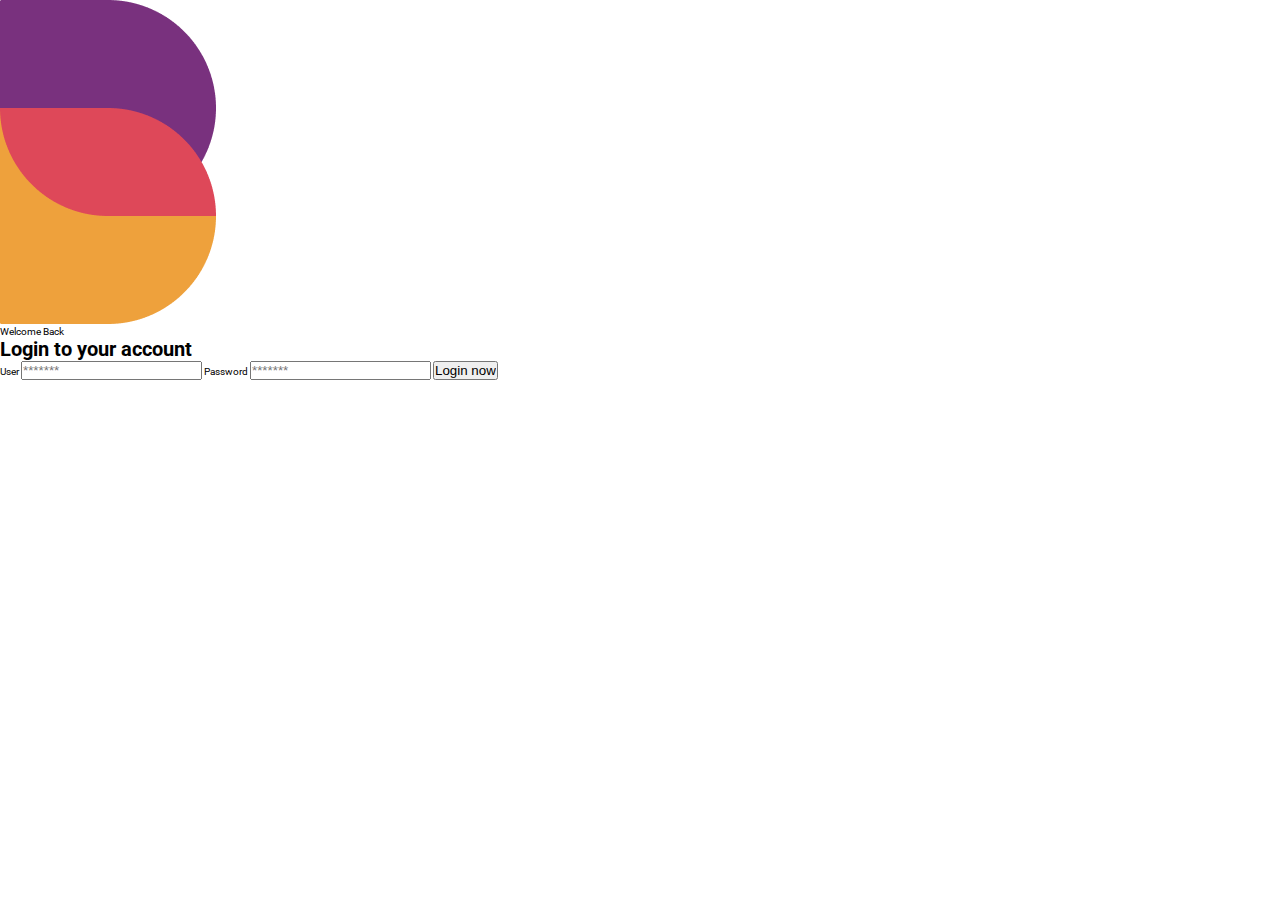
==== index.html @ b85697cf "first commit" ====
<!DOCTYPE html>
<html lang="en">
<head>
    <meta charset="UTF-8">
    <meta http-equiv="X-UA-Compatible" content="IE=edge">
    <meta name="viewport" content="width=device-width, initial-scale=1.0">
    <title>Document</title>
    <link rel="stylesheet" href="style.css">
    <script src="index.js"></script>
    <link rel="preconnect" href="https://fonts.googleapis.com">
    <link rel="preconnect" href="https://fonts.gstatic.com" crossorigin>
    <link href="https://fonts.googleapis.com/css2?family=Roboto:ital,wght@0,100;0,300;0,700;1,100;1,300;1,700&display=swap" rel="stylesheet">
</head>
<body>
    <div class="login">
        <div class="form-container">
            <img src="./img/Logo.png" alt="logo" class="logo">
            <p>Welcome Back</p>
            <h1>Login to your account</h1>
            <form action="/" class="form">
                <label for="user" class="label">User</label>
                <input type="text" name="" id="user" placeholder="*******" class="input input-pasword">
                <label for="psswrd" class="label">Password</label>
                <input type="text" name="" id="psswrd" placeholder="*******" class="input input-pasword">
                <input type="submit" value="Login now" class="primary-button login-button">

            </form>
        </div>
    </div>
</body>
</html>
---- style.css ----
* {
    box-sizing: border-box;
    margin: 0;
    padding: 0;

  }
  html {
    font-size: 62.5%;
    font-family: -apple-system, BlinkMacSystemFont, 'Segoe UI', Roboto, Oxygen, Ubuntu, Cantarell, 'Open Sans', 'Helvetica Neue', sans-serif;
  }

  :root {
    --navbar-color : #060407;
    --morit : #79317E;
    --rojit: #DE4859;
    --amar: #EEA13C;
    --white: #ffffff;
    --black: #000000;


  }

  body {
    font-family: 'Roboto', sans-serif;
  }
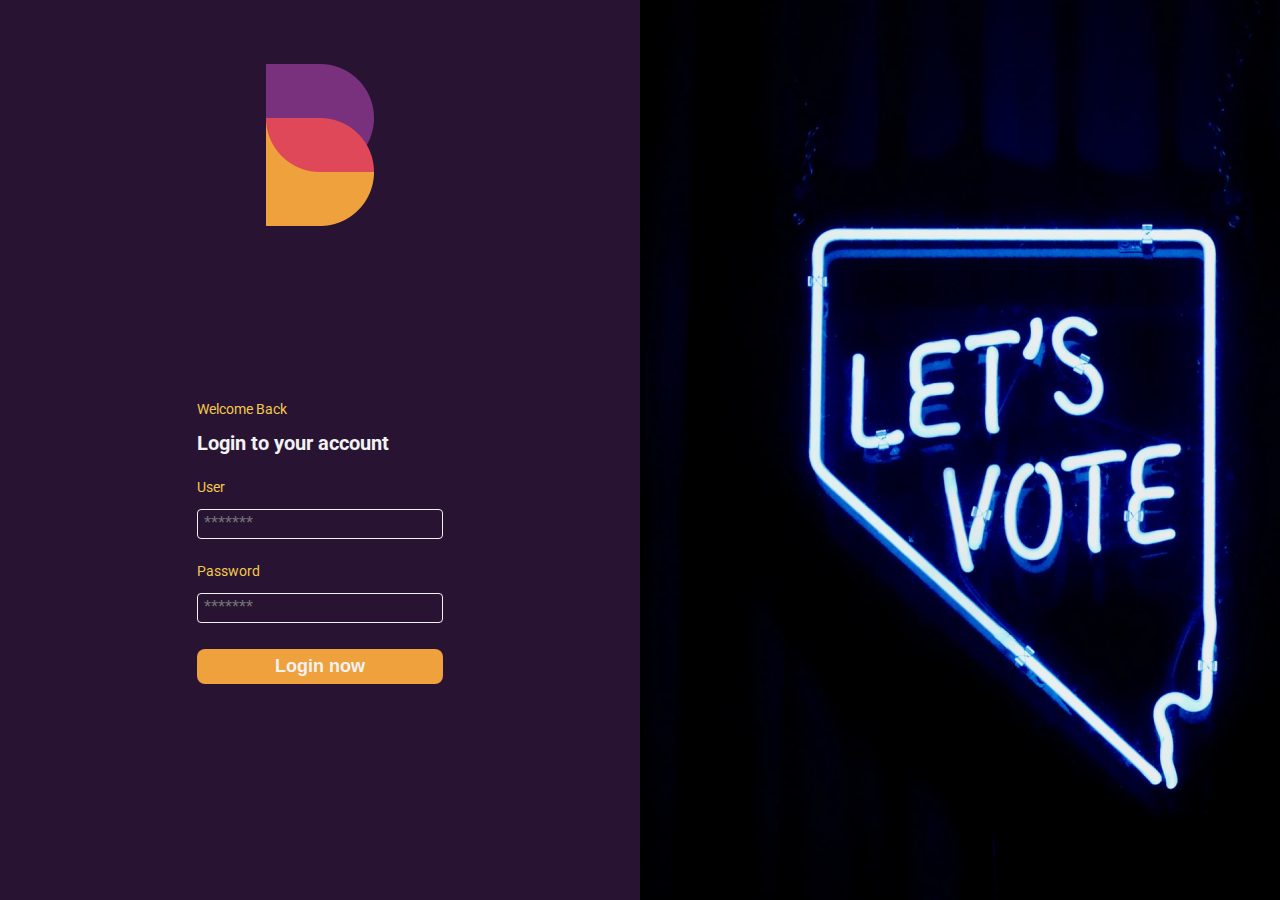
==== commit 2c621f3a: "login finished" ====
--- a/index.html
+++ b/index.html
@@ -12,9 +12,40 @@
     <link href="https://fonts.googleapis.com/css2?family=Roboto:ital,wght@0,100;0,300;0,700;1,100;1,300;1,700&display=swap" rel="stylesheet">
 </head>
 <body>
+    <!-- <div class="login">
+        <div class="form-container">
+            
+           <div class="logo">
+
+               <img src="./img/Logo.png" alt="logo" class="logo" >
+
+           </div>
+                
+                
+
+                 <p>Welcome Back</p>
+                <h1>Login to your account</h1>
+                <form action="/" class="form">
+                    <label for="user" class="label">User</label>
+                    <input type="text" name="" id="user" placeholder="*******" class="input input-pasword">
+                    <label for="psswrd" class="label">Password</label>
+                    <input type="text" name="" id="psswrd" placeholder="*******" class="input input-pasword">
+                    <input type="submit" value="Login now" class="primary-button login-button">
+                    
+                </form>
+            
+        </div>
+        <div class="image-login"></div>
+    </div> -->
+
     <div class="login">
-        <div class="form-container">
-            <img src="./img/Logo.png" alt="logo" class="logo">
+        <div class="image"></div>
+        <div class="content">
+          <div class="logo">
+            <img src="./img/Logo.png" alt="logo" id="logo-img">
+          </div>
+          <div class="formulari">
+
             <p>Welcome Back</p>
             <h1>Login to your account</h1>
             <form action="/" class="form">
@@ -23,9 +54,10 @@
                 <label for="psswrd" class="label">Password</label>
                 <input type="text" name="" id="psswrd" placeholder="*******" class="input input-pasword">
                 <input type="submit" value="Login now" class="primary-button login-button">
-
+                
             </form>
+          </div>
         </div>
-    </div>
+      </div>
 </body>
 </html>--- a/style.css
+++ b/style.css
@@ -10,18 +10,119 @@
   }
 
   :root {
-    --navbar-color : #060407;
+    --navbar-color : #281432;
     --morit : #79317E;
     --rojit: #DE4859;
     --amar: #EEA13C;
-    --white: #ffffff;
+    --white: #F2F2F2;
     --black: #000000;
-
+    --h3title: #F2C94C;
+    --sm: 1.4rem;
+    --md: 1.8rem;
+    --lg: 2rem;
+    
 
   }
-
+  
   body {
     font-family: 'Roboto', sans-serif;
   }
 
-  +  .login {
+    background-color: var(--navbar-color);
+    display: grid;
+    grid-template-columns: 1fr 1fr;
+    grid-template-rows: 1fr;
+    grid-auto-rows: 1fr;
+    gap: 0px 0px;
+    grid-auto-flow: row;
+    grid-template-areas: "content image";
+      width: 100%;
+      height: 100vh;
+
+  }
+  
+  .image { 
+    grid-area: image;
+    background-image: url(./img/vote.png);
+   }
+  
+  .content {
+    display: grid;
+    grid-template-rows: 0.7fr 1.3fr;
+    grid-auto-columns: 1fr;
+    grid-auto-rows: 1fr;
+    gap: 0px 0px;
+    grid-auto-flow: row;
+    justify-items: center;
+    align-items: start;
+    grid-area: content;
+    margin-top: 10%;
+    
+  }
+  
+  #logo-img {
+    width: 108px;
+     height: 162px;
+  }
+  .logo { grid-area: 1 / 1 / 2 / 2; }
+  
+  .formulari { grid-area: 2 / 1 / 3 / 2;  
+    margin-top: 5%;
+  }
+
+  .form{
+    display: flex;
+    flex-direction: column;
+  }
+
+
+  .login label, p {
+    color: var(--h3title);
+    font-size: var(--sm);
+    margin-top: 12px;
+  }
+
+  .login h1 {
+    color: var(--white);
+    font-size: var(--lg);
+  }
+
+  .primary-button {
+    background-color: var(--amar);
+    border-radius: 8px;
+    border: none;
+    color: var(--white);
+    width: 100%;
+    cursor: pointer;
+    font-size: var(--md);
+    font-weight: bold;
+    height: 35px;
+  }
+  .login-button {
+    margin-top: 14px;
+    margin-bottom: 30px;
+  }
+
+  .input {
+    background-color: var(--navbar-color);
+    color: var(--white);
+    border: 0.5px solid var(--white);
+    border-radius: 4px;
+    height: 30px;
+    font-size: var(--md);
+    padding: 6px;
+    margin-bottom: 12px;
+    margin-top: 14px;
+  }
+
+.login h1 {
+  margin-bottom: 12px;
+  margin-top: 14px;
+}
+
+  
+
+  
+
+  
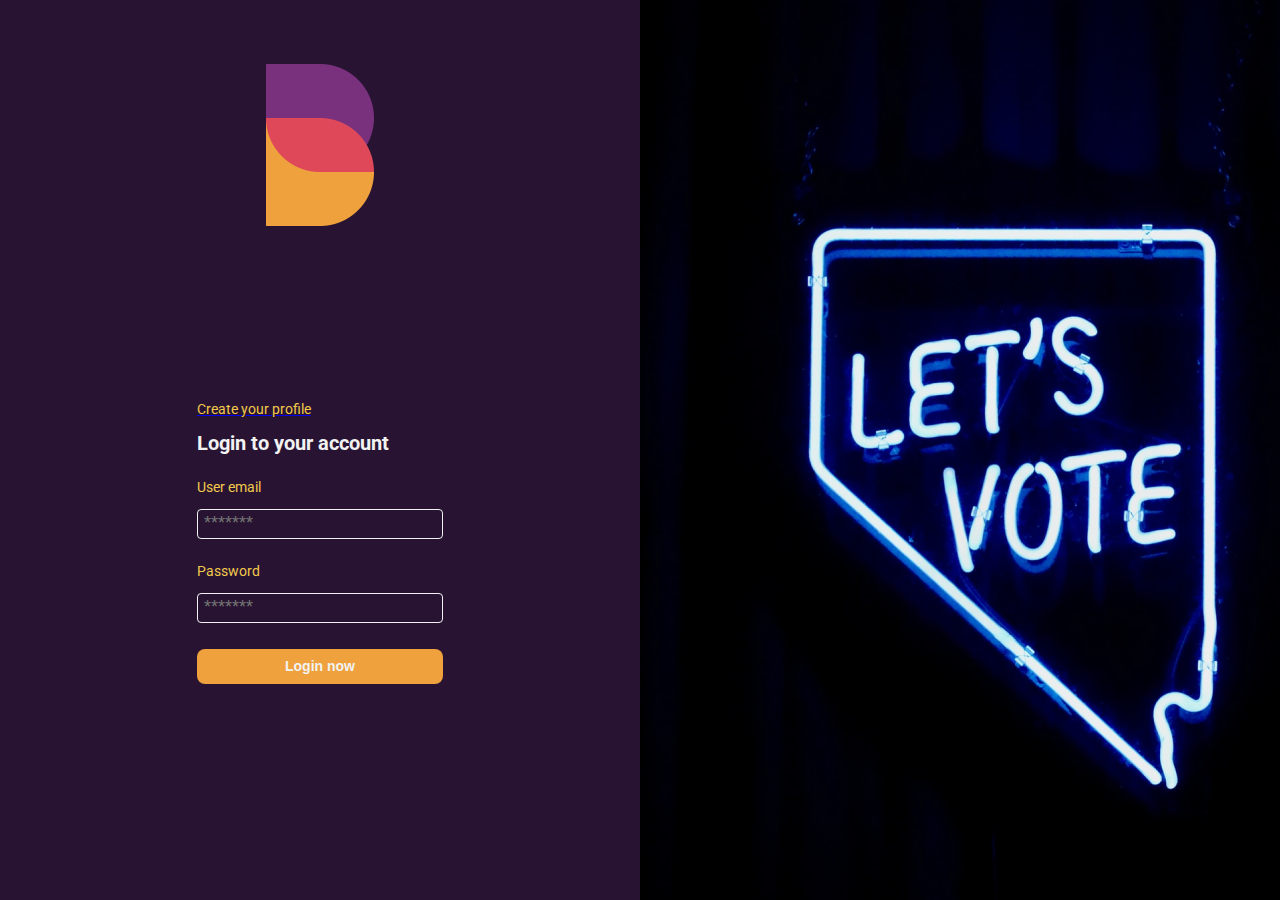
==== commit 0ce75e51: "final" ====
--- a/index.html
+++ b/index.html
@@ -12,31 +12,6 @@
     <link href="https://fonts.googleapis.com/css2?family=Roboto:ital,wght@0,100;0,300;0,700;1,100;1,300;1,700&display=swap" rel="stylesheet">
 </head>
 <body>
-    <!-- <div class="login">
-        <div class="form-container">
-            
-           <div class="logo">
-
-               <img src="./img/Logo.png" alt="logo" class="logo" >
-
-           </div>
-                
-                
-
-                 <p>Welcome Back</p>
-                <h1>Login to your account</h1>
-                <form action="/" class="form">
-                    <label for="user" class="label">User</label>
-                    <input type="text" name="" id="user" placeholder="*******" class="input input-pasword">
-                    <label for="psswrd" class="label">Password</label>
-                    <input type="text" name="" id="psswrd" placeholder="*******" class="input input-pasword">
-                    <input type="submit" value="Login now" class="primary-button login-button">
-                    
-                </form>
-            
-        </div>
-        <div class="image-login"></div>
-    </div> -->
 
     <div class="login">
         <div class="image"></div>
@@ -46,14 +21,17 @@
           </div>
           <div class="formulari">
 
-            <p>Welcome Back</p>
+            <a href="./profile/index.html">
+              
+              <p>Create your profile</p>
+            </a>
             <h1>Login to your account</h1>
             <form action="/" class="form">
-                <label for="user" class="label">User</label>
-                <input type="text" name="" id="user" placeholder="*******" class="input input-pasword">
+                <label for="user" class="label">User email</label>
+                <input type="email" name="" id="user" placeholder="*******" class="input input-pasword" required>
                 <label for="psswrd" class="label">Password</label>
                 <input type="text" name="" id="psswrd" placeholder="*******" class="input input-pasword">
-                <input type="submit" value="Login now" class="primary-button login-button">
+                <input type="submit" value="Login now" class="primary-button login-button" onclick="validate()" required>
                 
             </form>
           </div>
--- a/style.css
+++ b/style.css
@@ -95,7 +95,7 @@
     color: var(--white);
     width: 100%;
     cursor: pointer;
-    font-size: var(--md);
+    font-size: var(--sm);
     font-weight: bold;
     height: 35px;
   }
